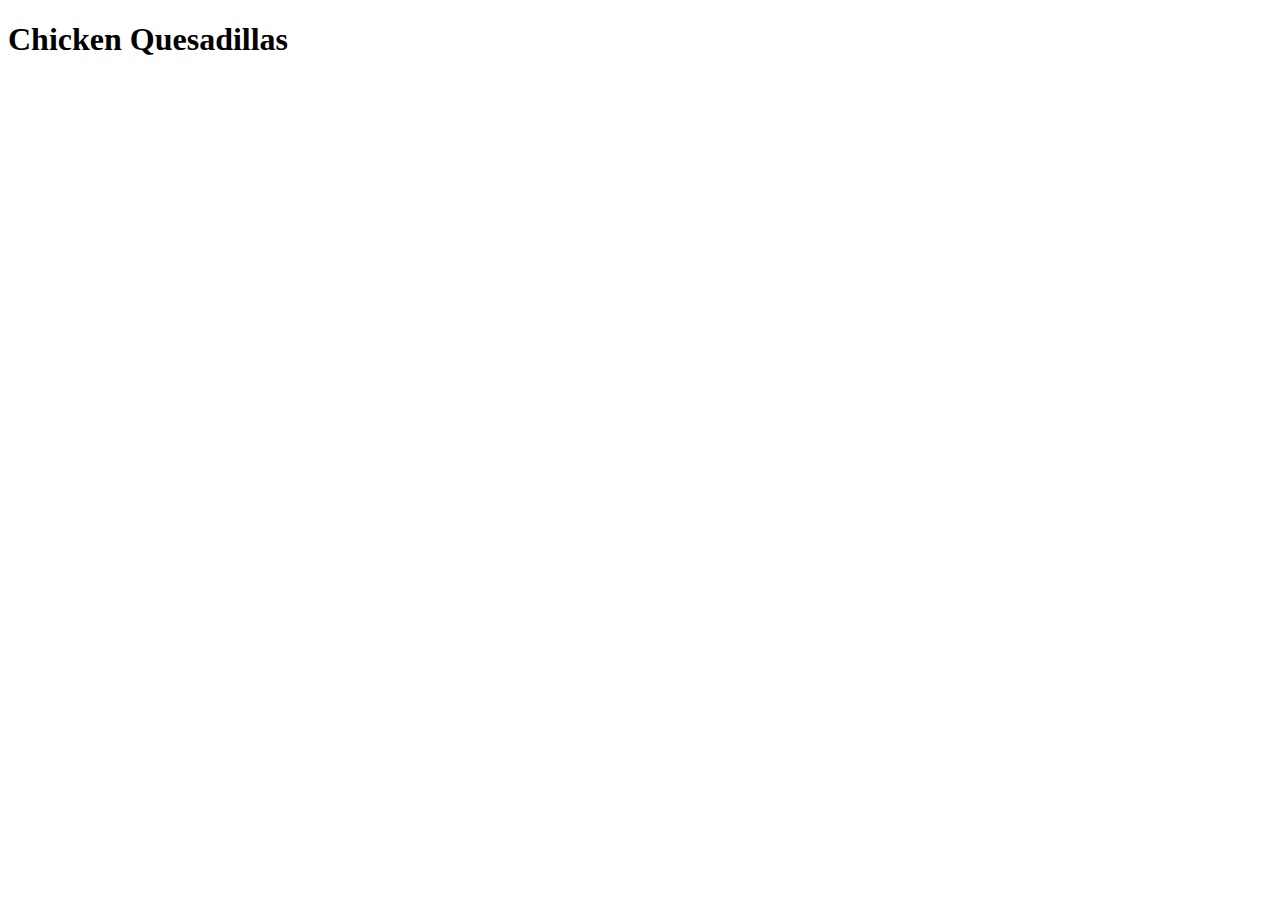
==== recipes/chicken-quesadillas.html @ 693d3d37 "Add recipe page" ====
<!DOCTYPE html>
<html lang="en">
<head>
    <meta charset="UTF-8">
    <meta name="viewport" content="width=device-width, initial-scale=1.0">
    <title>Chicken Quesadillas</title>
</head>
<body>
    <h1>Chicken Quesadillas</h1>
</body>
</html>
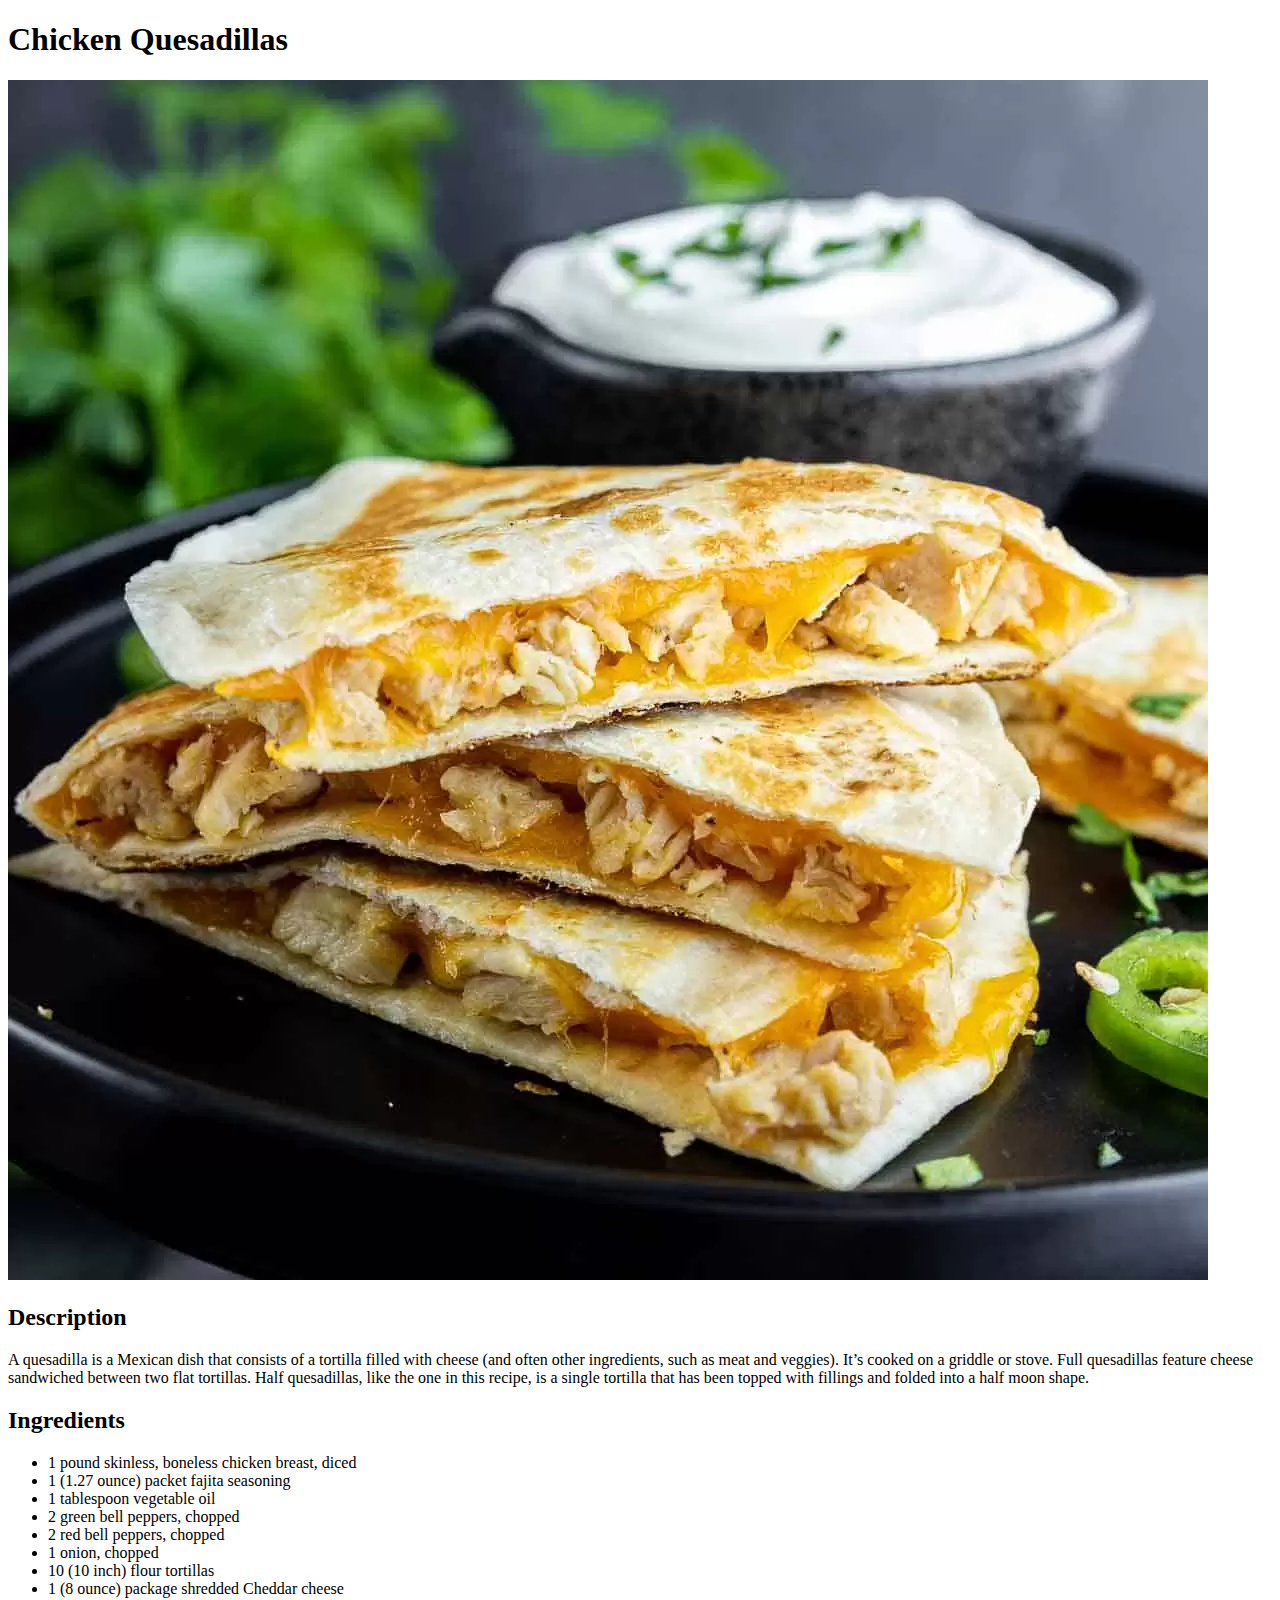
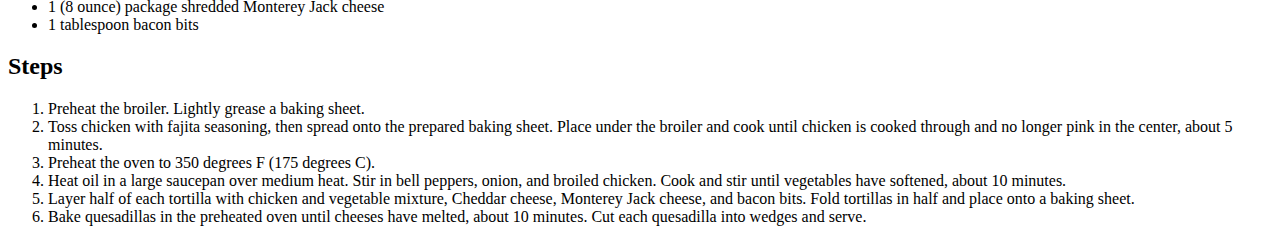
==== commit 1cfe94a1: "Add recipe page content" ====
--- a/recipes/chicken-quesadillas.html
+++ b/recipes/chicken-quesadillas.html
@@ -7,5 +7,30 @@
 </head>
 <body>
     <h1>Chicken Quesadillas</h1>
+    <img src="../images/chicken-quesadilla-recipe-5.webp" alt="Chicken Quesadillas finished dish">
+    <h2>Description</h2>
+    <p>A quesadilla is a Mexican dish that consists of a tortilla filled with cheese (and often other ingredients, such as meat and veggies). It’s cooked on a griddle or stove. Full quesadillas feature cheese sandwiched between two flat tortillas. Half quesadillas, like the one in this recipe, is a single tortilla that has been topped with fillings and folded into a half moon shape.</p>
+    <h2>Ingredients</h2>
+    <ul>
+        <li>1 pound skinless, boneless chicken breast, diced</li>
+        <li>1 (1.27 ounce) packet fajita seasoning</li>
+        <li>1 tablespoon vegetable oil</li>
+        <li>2 green bell peppers, chopped</li>
+        <li>2 red bell peppers, chopped</li>
+        <li>1 onion, chopped</li>
+        <li>10 (10 inch) flour tortillas</li>
+        <li>1 (8 ounce) package shredded Cheddar cheese</li>
+        <li>1 (8 ounce) package shredded Monterey Jack cheese</li>
+        <li>1 tablespoon bacon bits</li>
+    </ul>
+    <h2>Steps</h2>
+    <ol>
+        <li>Preheat the broiler. Lightly grease a baking sheet.</li>
+        <li>Toss chicken with fajita seasoning, then spread onto the prepared baking sheet. Place under the broiler and cook until chicken is cooked through and no longer pink in the center, about 5 minutes.</li>
+        <li>Preheat the oven to 350 degrees F (175 degrees C).</li>
+        <li>Heat oil in a large saucepan over medium heat. Stir in bell peppers, onion, and broiled chicken. Cook and stir until vegetables have softened, about 10 minutes.</li>
+        <li>Layer half of each tortilla with chicken and vegetable mixture, Cheddar cheese, Monterey Jack cheese, and bacon bits. Fold tortillas in half and place onto a baking sheet.</li>
+        <li>Bake quesadillas in the preheated oven until cheeses have melted, about 10 minutes. Cut each quesadilla into wedges and serve.</li>
+    </ol>
 </body>
 </html>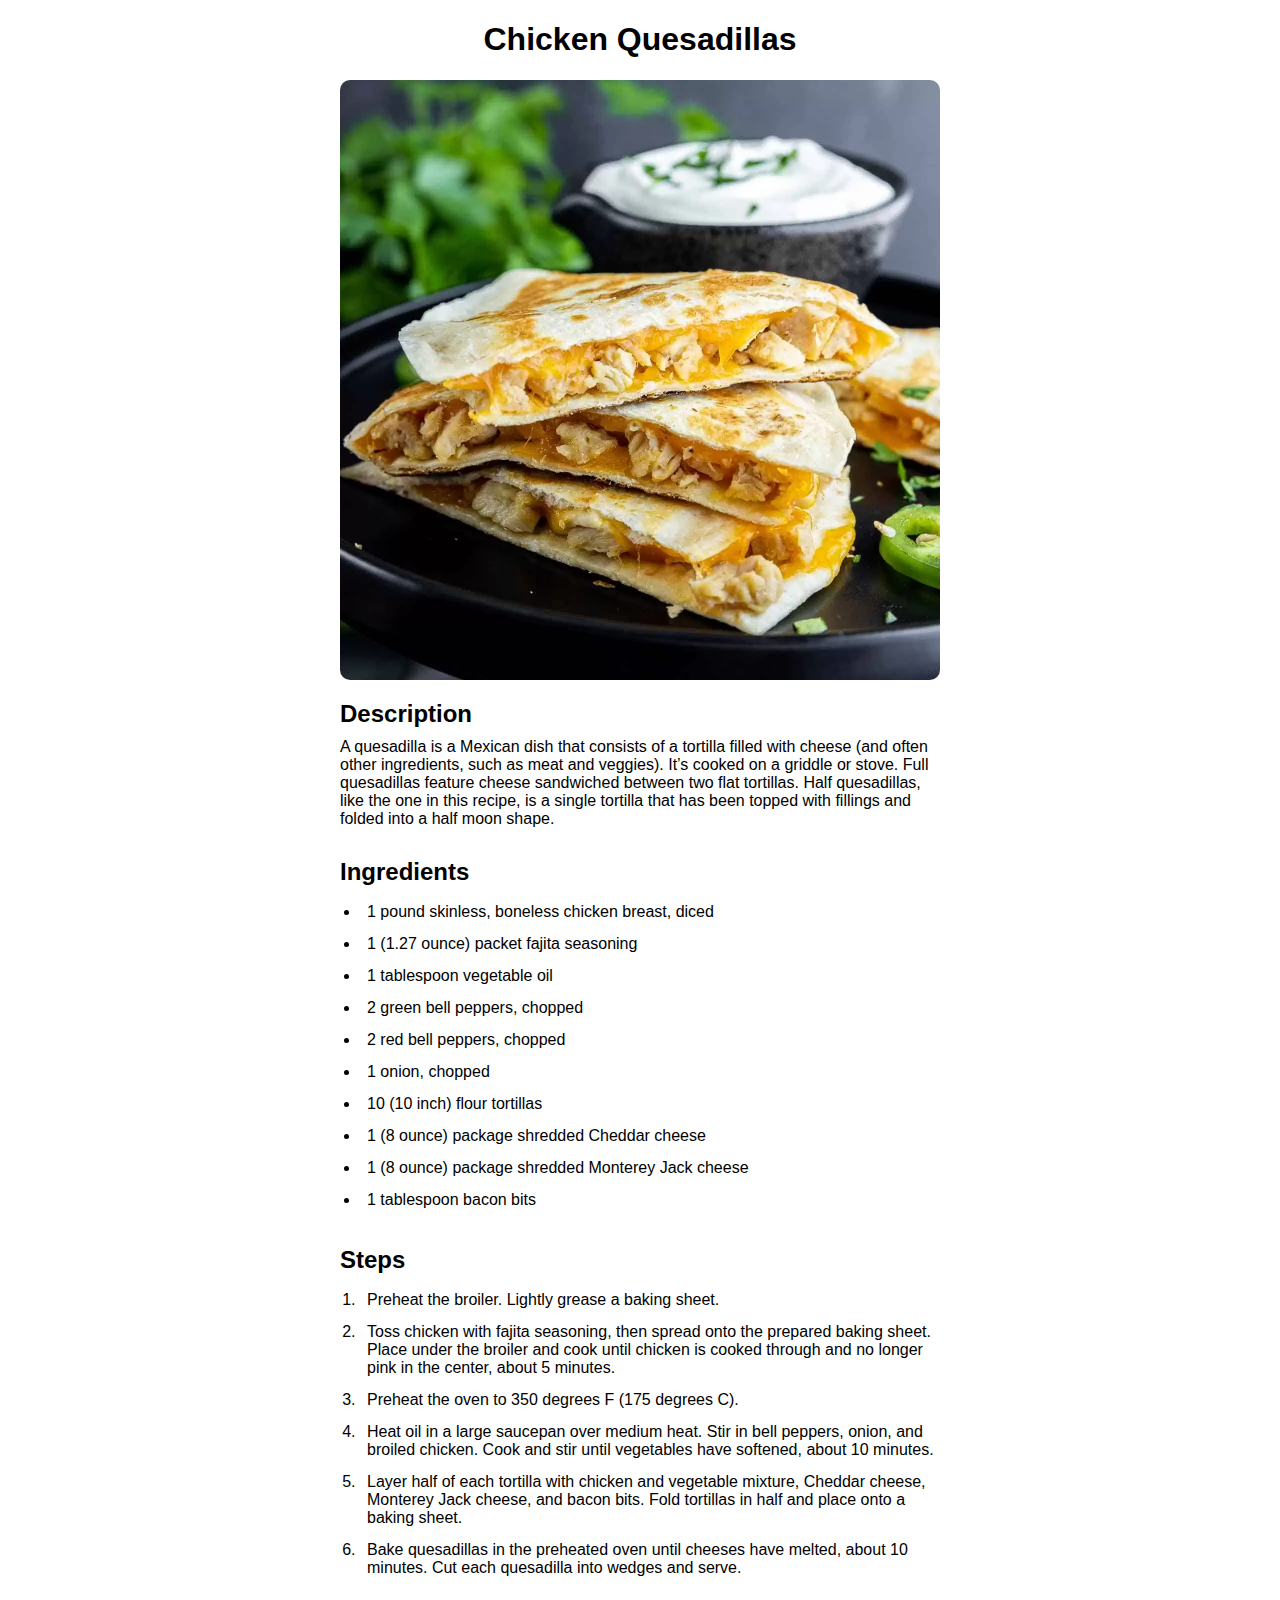
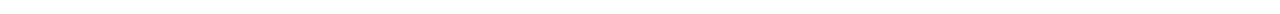
==== commit a07f05e1: "Add css styles on recipe pages" ====
--- a/recipes/chicken-quesadillas.html
+++ b/recipes/chicken-quesadillas.html
@@ -4,14 +4,15 @@
     <meta charset="UTF-8">
     <meta name="viewport" content="width=device-width, initial-scale=1.0">
     <title>Chicken Quesadillas</title>
+    <link rel="stylesheet" href="../styles.css">
 </head>
 <body>
-    <h1>Chicken Quesadillas</h1>
-    <img src="../images/chicken-quesadilla-recipe-5.webp" alt="Chicken Quesadillas finished dish">
-    <h2>Description</h2>
-    <p>A quesadilla is a Mexican dish that consists of a tortilla filled with cheese (and often other ingredients, such as meat and veggies). It’s cooked on a griddle or stove. Full quesadillas feature cheese sandwiched between two flat tortillas. Half quesadillas, like the one in this recipe, is a single tortilla that has been topped with fillings and folded into a half moon shape.</p>
-    <h2>Ingredients</h2>
-    <ul>
+    <h1 class="recipe-title">Chicken Quesadillas</h1>
+    <img class="img-recipe" src="../images/chicken-quesadilla-recipe-5.webp" alt="Chicken Quesadillas finished dish">
+    <h2 class="section-title">Description</h2>
+    <p class="section-details">A quesadilla is a Mexican dish that consists of a tortilla filled with cheese (and often other ingredients, such as meat and veggies). It’s cooked on a griddle or stove. Full quesadillas feature cheese sandwiched between two flat tortillas. Half quesadillas, like the one in this recipe, is a single tortilla that has been topped with fillings and folded into a half moon shape.</p>
+    <h2 class="section-title">Ingredients</h2>
+    <ul class="section-details">
         <li>1 pound skinless, boneless chicken breast, diced</li>
         <li>1 (1.27 ounce) packet fajita seasoning</li>
         <li>1 tablespoon vegetable oil</li>
@@ -23,8 +24,8 @@
         <li>1 (8 ounce) package shredded Monterey Jack cheese</li>
         <li>1 tablespoon bacon bits</li>
     </ul>
-    <h2>Steps</h2>
-    <ol>
+    <h2 class="section-title">Steps</h2>
+    <ol class="section-details">
         <li>Preheat the broiler. Lightly grease a baking sheet.</li>
         <li>Toss chicken with fajita seasoning, then spread onto the prepared baking sheet. Place under the broiler and cook until chicken is cooked through and no longer pink in the center, about 5 minutes.</li>
         <li>Preheat the oven to 350 degrees F (175 degrees C).</li>
--- a/styles.css
+++ b/styles.css
@@ -0,0 +1,71 @@
+body {
+    font-family: Arial, Helvetica, sans-serif;
+}
+
+.title {
+    text-align: center;
+}
+
+.recipes li a {
+    color: rgb(43, 42, 42);
+    text-decoration: none;
+}
+
+.recipes {
+    padding: 0;
+    list-style-type: none;
+    display: flex;
+    flex-direction: column;
+    align-items: center;
+}
+
+.recipe-box {
+    border: 1px solid grey;
+    border-radius: 10px;
+    margin-bottom: 20px;
+    padding-bottom: 10px;
+}
+
+a {
+    display: flex;
+    flex-direction: column;
+    align-items: center;
+    font-size: 20px;
+}
+
+.img-prev {
+    width: 400px;
+    height: 250px;
+    border-radius: 10px;
+    margin-bottom: 10px;
+    object-fit: cover;
+}
+
+.recipe-title {
+    text-align: center;
+}
+
+.img-recipe {
+    width: 600px;
+    display: block;
+    margin: auto auto 20px auto;
+    border-radius: 10px;
+}
+
+.section-title,
+.section-details {
+    width: 600px;
+    margin: auto;
+}
+
+.section-details {
+    margin-bottom: 30px;
+}
+
+.section-title {
+    margin-bottom: 10px;
+}
+
+.section-details li {
+    padding: 7px;
+}